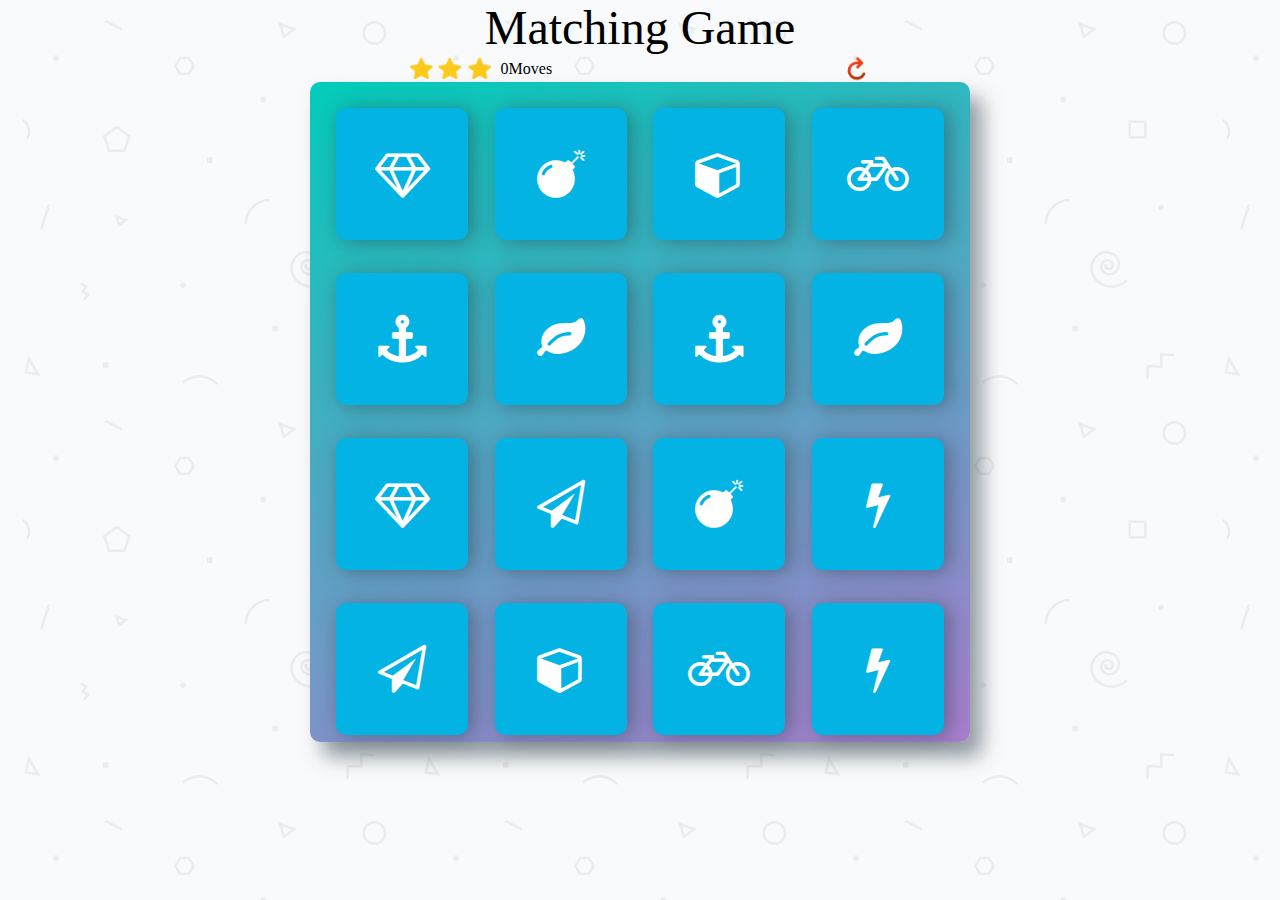
==== index.html @ 39da0322 "第一版，还未添加动画效果和注释" ====
<!DOCTYPE html>
<html>
	<head>
		<meta charset="utf-8" />
		<title></title>
		<link rel="stylesheet prefetch" href="https://maxcdn.bootstrapcdn.com/font-awesome/4.6.1/css/font-awesome.min.css">
		<link rel="stylesheet" type="text/css" href="css/index.css"/>
		<script type="text/javascript" src="js/index.js"></script>
	</head>
	<body>
		<div class="winner">
			<li class="right-ico">
				<i class="fa fa-thumbs-o-up"></i>
			</li>
			<h1>Congratulations!You Win!</h1>
			<p>With <span class="win-moves"></span> moves and <span class="starNum">0</span> stars!</p>
			<p>Wooooooooooo!</p>
			<button class="again">Play again!</button>
		</div>
		<div class="content">
			<div class="cover"></div>
			<header>Matching Game</header>
			<section class="score">
				<div class="score-left">
					<div class="stars">
						<img src="img/star-light.png" alt="" class="star-light" />
						<img src="img/star-dark.png" alt="" class="star-dark" />
					</div>
					<span class="moves">0</span>Moves
				</div>
				<img class="restart" src="img/restart.png" alt="" />
			</section>
			<section class="desk">
				<li class="card"><i class="fa fa-diamond"></i></li>
				<li class="card"><i class="fa fa-paper-plane-o"></i></li>
				<li class="card"><i class="fa fa-anchor"></i></li>
				<li class="card"><i class="fa fa-bolt"></i></li>
				<li class="card"><i class="fa fa-cube"></i></li>
				<li class="card"><i class="fa fa-anchor"></i></li>
				<li class="card"><i class="fa fa-leaf"></i></li>
				<li class="card"><i class="fa fa-bicycle"></i></li>
				<li class="card"><i class="fa fa-diamond"></i></li>
				<li class="card"><i class="fa fa-bomb"></i></li>
				<li class="card"><i class="fa fa-leaf"></i></li>
				<li class="card"><i class="fa fa-bomb"></i></li>
				<li class="card"><i class="fa fa-bolt"></i></li>
				<li class="card"><i class="fa fa-bicycle"></i></li>
				<li class="card"><i class="fa fa-paper-plane-o"></i></li>
				<li class="card"><i class="fa fa-cube"></i></li>
			</section>
		</div>
	</body>
</html>
---- css/index.css ----
html,
body {
    width: 100%;
    height: 100%;
    margin: 0;
    padding: 0;
    /*display: flex;*/
}
body{
	background: url(../img/geometry2.png);
}
.cover{
	width: 100%;
	height: 100%;
	position: fixed;
	top: 0;
	left: 0;
}
.content{
	width: 45%;
    margin: auto;
	display: flex;
	flex-direction: column;
    justify-content: center;
    align-items: center;
    
}
header{
	font-size: 3em;
}

.score{
	width: 100%;
	height: 27px;
	display: flex;
	align-items: center;
	justify-content: space-between;
}
.score-left{
	margin-left: 10%;
	display: flex;
	align-items: center;
}
.stars{
	width: 81px;
	height: 27px;
	display: inline-block;
	overflow: hidden;
	position: relative;
}
.star-dark{
	position: absolute;
	left: 81px;
	top: 0px;
}

.moves{
	margin-left: 10px;;
}
.restart{
	width: 27px;
	height: 27px;
	margin-right: 10%;
}
.desk{
	width: 660px;
    height: 660px;
	border-radius: 10px;
    box-shadow: 12px 15px 20px 0 rgba(46, 61, 73, 0.5);
    background: linear-gradient(160deg, #02ccba 0%, #aa7ecd 100%);
    display: flex;
	flex-wrap: wrap;
}

.card{
	list-style: none;
	width: 20%;
	height: 20%;
	margin: 4% 0% 0% 4%;
	box-shadow: 5px 2px 20px 0 rgba(46, 61, 73, 0.5);
	border-radius: 8%;
	/*background-color:#2e3d49;*/
	background-color: #02b3e4;
    font-size: 3em;
    color: #ffffff;
    cursor: pointer;
    display: flex;
    justify-content: center;
    align-items: center;
}
.card.close{
	font-size: 0em;
	background-color:#2e3d49;
	animation: closeCard 1.3s ease-out;
}

@-moz-keyframes closeCard{
	0%{transform:rotateY(0deg); font-size: 3em;background-color:#02b3e4;}
	45%{transform: rotateY(90deg); font-size: 3em;background-color:#02b3e4;}
	46%{transform: rotateY(90deg); font-size: 0em;background-color:#02b3e4;}
	100%{transform: rotateY(180deg);font-size: 0em;background-color:#2e3d49;}
}
@-mz-keyframes closeCard{
	0%{transform:rotateY(0deg); font-size: 3em;background-color:#02b3e4;}
	45%{transform: rotateY(90deg); font-size: 3em;background-color:#02b3e4;}
	46%{transform: rotateY(90deg); font-size: 0em;background-color:#02b3e4;}
	100%{transform: rotateY(180deg);font-size: 0em;background-color:#2e3d49;}
}
@-webkit-keyframes closeCard{
	0%{transform:rotateY(0deg); font-size: 3em;background-color:#02b3e4;}
	45%{transform: rotateY(90deg); font-size: 3em;background-color:#02b3e4;}
	46%{transform: rotateY(90deg); font-size: 0em;background-color:#02b3e4;}
	100%{transform: rotateY(180deg);font-size: 0em;background-color:#2e3d49;}
}
@-o-keyframes closeCard{
	0%{transform:rotateY(0deg); font-size: 3em;background-color:#02b3e4;}
	45%{transform: rotateY(90deg); font-size: 3em;background-color:#02b3e4;}
	46%{transform: rotateY(90deg); font-size: 0em;background-color:#02b3e4;}
	100%{transform: rotateY(180deg);font-size: 0em;background-color:#2e3d49;}
}


.card.open{
	font-size: 3em;
	background-color: #02b3e4;
}

.card.match{
	font-size: 3em;
}

@media only screen and (max-width:700px ) {
	header{
		font-size: 1.6em;
	}
}


.winner{
	position: fixed;
	width: 100%;
	height: 100%;
	top: 0;
	left: 0;
	z-index: 101;
	display: flex;
	flex-direction: column;
	align-items: center;
	justify-content: center;
	background-color: white;
}
.right-ico{
	list-style: none;
	font-size: 3em;
	color: green;
}
.winner p{
	font-size: 1em;
	color: gray;
}
.winner button{
	width: 160px;
	height: 40px;
	border-radius: 10px;
	color: white;
	border: 0;
	font-size: 1em;
	background-color:lightseagreen;
}
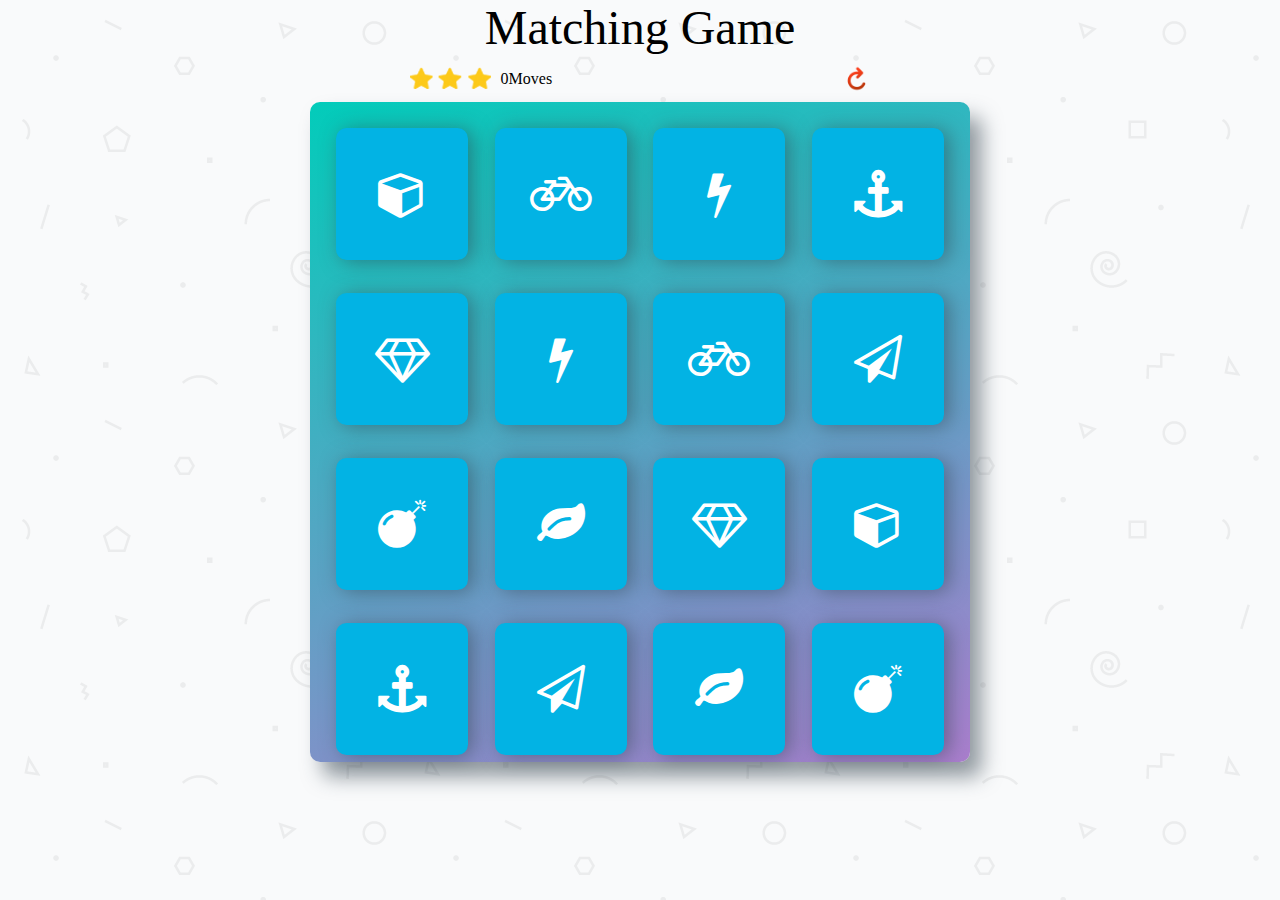
==== commit bd88a16e: "完成代码格式调整和匹配时动画效果" ====
--- a/index.html
+++ b/index.html
@@ -4,8 +4,8 @@
 		<meta charset="utf-8" />
 		<title></title>
 		<link rel="stylesheet prefetch" href="https://maxcdn.bootstrapcdn.com/font-awesome/4.6.1/css/font-awesome.min.css">
-		<link rel="stylesheet" type="text/css" href="css/index.css"/>
-		<script type="text/javascript" src="js/index.js"></script>
+		<link rel="stylesheet" href="css/index.css"/>
+		<script src="js/index.js"></script>
 	</head>
 	<body>
 		<div class="winner">
@@ -17,8 +17,8 @@
 			<p>Wooooooooooo!</p>
 			<button class="again">Play again!</button>
 		</div>
+		<div class="cover"></div>
 		<div class="content">
-			<div class="cover"></div>
 			<header>Matching Game</header>
 			<section class="score">
 				<div class="score-left">
--- a/css/index.css
+++ b/css/index.css
@@ -4,65 +4,64 @@
     height: 100%;
     margin: 0;
     padding: 0;
-    /*display: flex;*/
-}
-body{
+}
+body {
 	background: url(../img/geometry2.png);
 }
-.cover{
+.cover {
 	width: 100%;
 	height: 100%;
 	position: fixed;
 	top: 0;
 	left: 0;
 }
-.content{
+.content {
 	width: 45%;
     margin: auto;
 	display: flex;
 	flex-direction: column;
     justify-content: center;
     align-items: center;
-    
-}
-header{
-	font-size: 3em;
-}
-
-.score{
+}
+header {
+	font-size: 3em;
+}
+
+.score {
 	width: 100%;
 	height: 27px;
+	margin: 10px;
 	display: flex;
 	align-items: center;
 	justify-content: space-between;
 }
-.score-left{
+.score-left {
 	margin-left: 10%;
 	display: flex;
 	align-items: center;
 }
-.stars{
+.stars {
 	width: 81px;
 	height: 27px;
 	display: inline-block;
 	overflow: hidden;
 	position: relative;
 }
-.star-dark{
+.star-dark {
 	position: absolute;
 	left: 81px;
-	top: 0px;
-}
-
-.moves{
-	margin-left: 10px;;
-}
-.restart{
+	top: 0;
+}
+
+.moves {
+	margin-left: 10px;
+}
+.restart {
 	width: 27px;
 	height: 27px;
 	margin-right: 10%;
 }
-.desk{
+.desk {
 	width: 660px;
     height: 660px;
 	border-radius: 10px;
@@ -72,14 +71,13 @@
 	flex-wrap: wrap;
 }
 
-.card{
+.card {
 	list-style: none;
 	width: 20%;
 	height: 20%;
 	margin: 4% 0% 0% 4%;
 	box-shadow: 5px 2px 20px 0 rgba(46, 61, 73, 0.5);
 	border-radius: 8%;
-	/*background-color:#2e3d49;*/
 	background-color: #02b3e4;
     font-size: 3em;
     color: #ffffff;
@@ -88,55 +86,114 @@
     justify-content: center;
     align-items: center;
 }
-.card.close{
+.card.close {
 	font-size: 0em;
-	background-color:#2e3d49;
+	background-color: #2e3d49;
 	animation: closeCard 1.3s ease-out;
 }
 
-@-moz-keyframes closeCard{
-	0%{transform:rotateY(0deg); font-size: 3em;background-color:#02b3e4;}
-	45%{transform: rotateY(90deg); font-size: 3em;background-color:#02b3e4;}
-	46%{transform: rotateY(90deg); font-size: 0em;background-color:#02b3e4;}
-	100%{transform: rotateY(180deg);font-size: 0em;background-color:#2e3d49;}
-}
-@-mz-keyframes closeCard{
-	0%{transform:rotateY(0deg); font-size: 3em;background-color:#02b3e4;}
-	45%{transform: rotateY(90deg); font-size: 3em;background-color:#02b3e4;}
-	46%{transform: rotateY(90deg); font-size: 0em;background-color:#02b3e4;}
-	100%{transform: rotateY(180deg);font-size: 0em;background-color:#2e3d49;}
-}
-@-webkit-keyframes closeCard{
-	0%{transform:rotateY(0deg); font-size: 3em;background-color:#02b3e4;}
-	45%{transform: rotateY(90deg); font-size: 3em;background-color:#02b3e4;}
-	46%{transform: rotateY(90deg); font-size: 0em;background-color:#02b3e4;}
-	100%{transform: rotateY(180deg);font-size: 0em;background-color:#2e3d49;}
-}
-@-o-keyframes closeCard{
-	0%{transform:rotateY(0deg); font-size: 3em;background-color:#02b3e4;}
-	45%{transform: rotateY(90deg); font-size: 3em;background-color:#02b3e4;}
-	46%{transform: rotateY(90deg); font-size: 0em;background-color:#02b3e4;}
-	100%{transform: rotateY(180deg);font-size: 0em;background-color:#2e3d49;}
-}
-
-
-.card.open{
+@-moz-keyframes closeCard {
+	0%{transform: rotateY(0deg); font-size: 3em; background-color: #02b3e4;}
+	45%{transform: rotateY(90deg); font-size: 3em; background-color: #02b3e4;}
+	46%{transform: rotateY(90deg); font-size: 0em; background-color: #02b3e4;}
+	100%{transform: rotateY(180deg);font-size: 0em; background-color: #2e3d49;}
+}
+@-mz-keyframes closeCard {
+	0%{transform: rotateY(0deg); font-size: 3em; background-color: #02b3e4;}
+	45%{transform: rotateY(90deg); font-size: 3em; background-color: #02b3e4;}
+	46%{transform: rotateY(90deg); font-size: 0em; background-color: #02b3e4;}
+	100%{transform: rotateY(180deg);font-size: 0em; background-color: #2e3d49;}
+}
+@-webkit-keyframes closeCard {
+	0%{transform: rotateY(0deg); font-size: 3em; background-color: #02b3e4;}
+	45%{transform: rotateY(90deg); font-size: 3em; background-color: #02b3e4;}
+	46%{transform: rotateY(90deg); font-size: 0em; background-color: #02b3e4;}
+	100%{transform: rotateY(180deg);font-size: 0em; background-color: #2e3d49;}
+}
+@-o-keyframes closeCard {
+	0%{transform: rotateY(0deg); font-size: 3em; background-color: #02b3e4;}
+	45%{transform: rotateY(90deg); font-size: 3em; background-color: #02b3e4;}
+	46%{transform: rotateY(90deg); font-size: 0em; background-color: #02b3e4;}
+	100%{transform: rotateY(180deg);font-size: 0em; background-color: #2e3d49;}
+}
+
+
+.card.open {
 	font-size: 3em;
 	background-color: #02b3e4;
 }
 
-.card.match{
-	font-size: 3em;
+.card.show {
+	font-size: 3em;
+	background-color: #02b3e4;
+	animation:showAnimation 0.5s linear;
+}
+@-moz-keyframes showAnimation {
+	20%{transform: skew(15deg,-15deg);}
+	40%{transform: skew(-15deg,15deg);}
+	60%{transform: skew(15deg,-15deg);}
+	80%{transform: skew(-15deg,15deg);}
+	100%{transform: skew(15deg,-15deg);}
+}
+@-webkit-keyframes showAnimation {
+	20%{transform: skew(15deg,-15deg);}
+	40%{transform: skew(-15deg,15deg);}
+	60%{transform: skew(15deg,-15deg);}
+	80%{transform: skew(-15deg,15deg);}
+	100%{transform: skew(15deg,-15deg);}
+}
+@-mz-keyframes showAnimation {
+	20%{transform: skew(15deg,-15deg);}
+	40%{transform: skew(-15deg,15deg);}
+	60%{transform: skew(15deg,-15deg);}
+	80%{transform: skew(-15deg,15deg);}
+	100%{transform: skew(15deg,-15deg);}
+}
+@-o-keyframes showAnimation {
+	20%{transform: skew(15deg,-15deg);}
+	40%{transform: skew(-15deg,15deg);}
+	60%{transform: skew(15deg,-15deg);}
+	80%{transform: skew(-15deg,15deg);}
+	100%{transform: skew(15deg,-15deg);}
+}
+
+.card.match {
+	font-size: 3em;
+	animation: matchAnimation 0.4s linear;
+}
+@-moz-keyframes matchAnimation {
+	25%{transform: scaleY(0.5) scaleX(1.2)}
+	85%{transform: scaleY(1) scaleX(1)}
+	95%{transform: scaleY(0.8) scaleX(1.1)}
+	100%{transform: scaleY(1) scaleX(1)}
+}
+@-webkit-keyframes matchAnimation {
+	25%{transform: scaleY(0.5) scaleX(1.2)}
+	85%{transform: scaleY(1) scaleX(1)}
+	95%{transform: scaleY(0.8) scaleX(1.1)}
+	100%{transform: scaleY(1) scaleX(1)}
+}
+@-mz-keyframes matchAnimation {
+	25%{transform: scaleY(0.5) scaleX(1.2)}
+	85%{transform: scaleY(1) scaleX(1)}
+	95%{transform: scaleY(0.8) scaleX(1.1)}
+	100%{transform: scaleY(1) scaleX(1)}
+}
+@-o-keyframes matchAnimation {
+	25%{transform: scaleY(0.5) scaleX(1.2)}
+	85%{transform: scaleY(1) scaleX(1)}
+	95%{transform: scaleY(0.8) scaleX(1.1)}
+	100%{transform: scaleY(1) scaleX(1)}
 }
 
 @media only screen and (max-width:700px ) {
-	header{
+	header {
 		font-size: 1.6em;
 	}
 }
 
 
-.winner{
+.winner {
 	position: fixed;
 	width: 100%;
 	height: 100%;
@@ -149,21 +206,21 @@
 	justify-content: center;
 	background-color: white;
 }
-.right-ico{
+.right-ico {
 	list-style: none;
 	font-size: 3em;
 	color: green;
 }
-.winner p{
+.winner p {
 	font-size: 1em;
 	color: gray;
 }
-.winner button{
+.winner button {
 	width: 160px;
 	height: 40px;
 	border-radius: 10px;
 	color: white;
 	border: 0;
 	font-size: 1em;
-	background-color:lightseagreen;
-}
+	background-color: lightseagreen;
+}
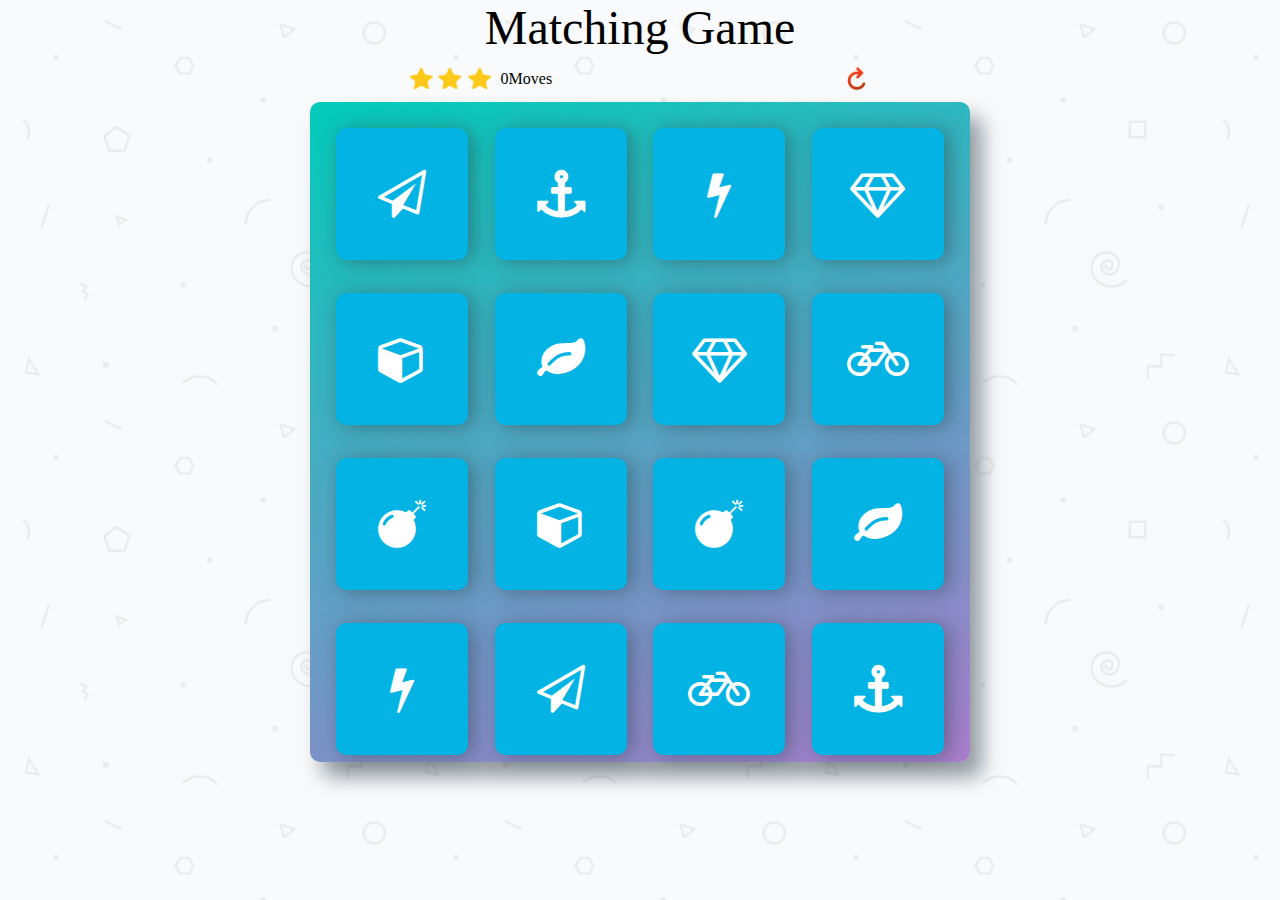
==== commit 45172158: "完成所有功能" ====
--- a/index.html
+++ b/index.html
@@ -8,6 +8,7 @@
 		<script src="js/index.js"></script>
 	</head>
 	<body>
+		<!--当游戏胜利时，弹出的遮罩，开始时不显示-->
 		<div class="winner">
 			<li class="right-ico">
 				<i class="fa fa-thumbs-o-up"></i>
@@ -17,11 +18,14 @@
 			<p>Wooooooooooo!</p>
 			<button class="again">Play again!</button>
 		</div>
+		<!--游戏开始时，遮罩页面，使用户不可点击-->
 		<div class="cover"></div>
+		<!--网页主体部分-->
 		<div class="content">
 			<header>Matching Game</header>
 			<section class="score">
 				<div class="score-left">
+					<!--星星图标，使用两个图片，一明一暗，去除星星时使用暗色遮挡亮色-->
 					<div class="stars">
 						<img src="img/star-light.png" alt="" class="star-light" />
 						<img src="img/star-dark.png" alt="" class="star-dark" />
--- a/css/index.css
+++ b/css/index.css
@@ -61,6 +61,7 @@
 	height: 27px;
 	margin-right: 10%;
 }
+
 .desk {
 	width: 660px;
     height: 660px;
@@ -192,7 +193,7 @@
 	}
 }
 
-
+/*定义当游戏胜利时，遮罩的样式*/
 .winner {
 	position: fixed;
 	width: 100%;
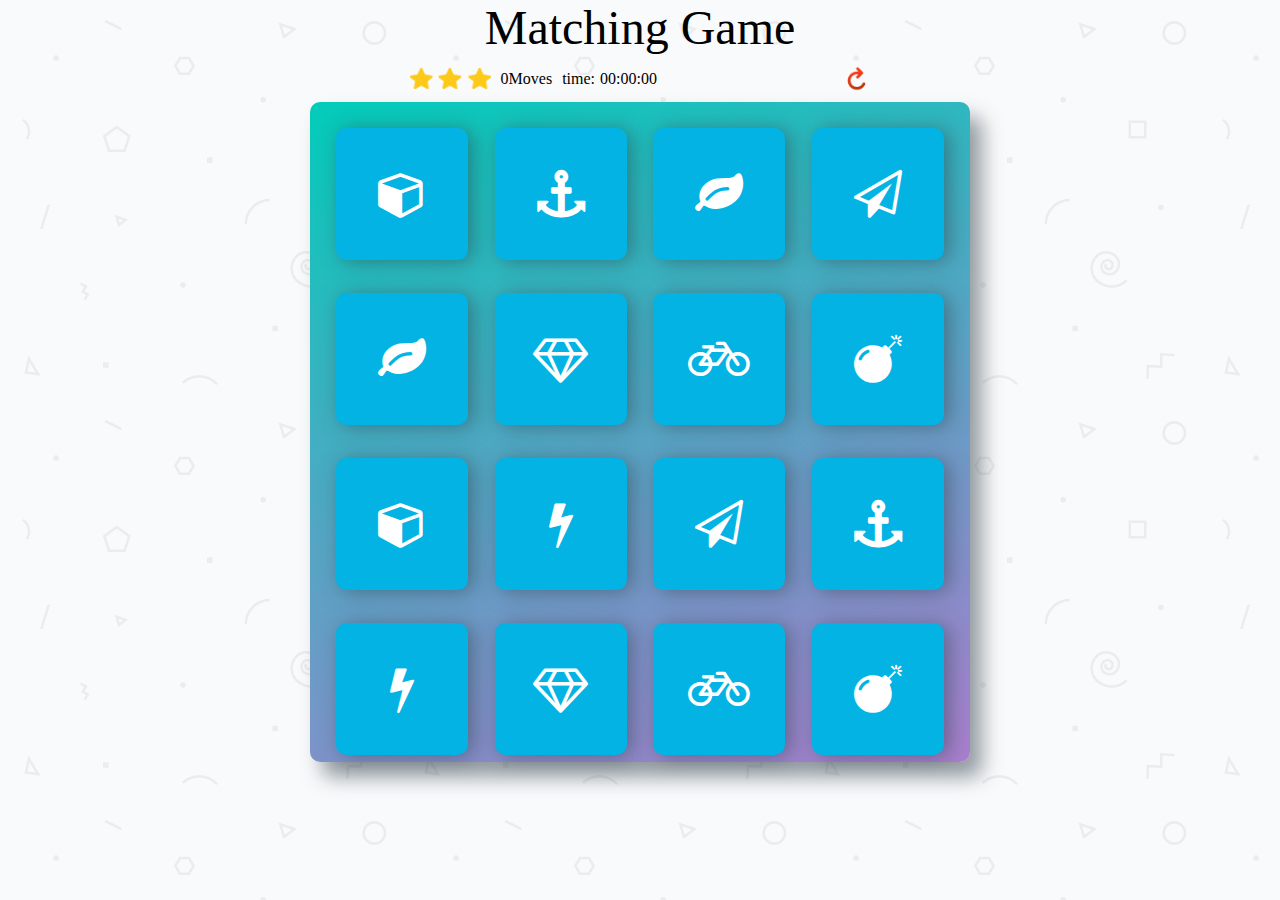
==== commit 1728c50c: "根据反馈结果进行了修改，暂时没有使用jQuery" ====
--- a/index.html
+++ b/index.html
@@ -1,10 +1,11 @@
 <!DOCTYPE html>
 <html>
 	<head>
-		<meta charset="utf-8" />
-		<title></title>
+		<meta charset="utf-8">
+		<title>Matching game -- udacity</title>
 		<link rel="stylesheet prefetch" href="https://maxcdn.bootstrapcdn.com/font-awesome/4.6.1/css/font-awesome.min.css">
-		<link rel="stylesheet" href="css/index.css"/>
+		<link rel="stylesheet" href="css/index.css">
+		<script type="text/javascript" src="http://hovertree.com/ziyuan/jquery/jquery-1.11.3.min.js"></script>
 		<script src="js/index.js"></script>
 	</head>
 	<body>
@@ -15,6 +16,7 @@
 			</li>
 			<h1>Congratulations!You Win!</h1>
 			<p>With <span class="win-moves"></span> moves and <span class="starNum">0</span> stars!</p>
+			<p>You spend times: <span class="cost-time"></span></p>
 			<p>Wooooooooooo!</p>
 			<button class="again">Play again!</button>
 		</div>
@@ -30,9 +32,10 @@
 						<img src="img/star-light.png" alt="" class="star-light" />
 						<img src="img/star-dark.png" alt="" class="star-dark" />
 					</div>
-					<span class="moves">0</span>Moves
+					<span class="moves">0</span>Moves 
+					<span class="show-time">time:<time class="game-time">00:00:00</time></span>
 				</div>
-				<img class="restart" src="img/restart.png" alt="" />
+				<img class="restart" src="img/restart.png" alt="">
 			</section>
 			<section class="desk">
 				<li class="card"><i class="fa fa-diamond"></i></li>
--- a/css/index.css
+++ b/css/index.css
@@ -55,6 +55,13 @@
 
 .moves {
 	margin-left: 10px;
+}
+.show-time {
+	margin-left: 10px;
+}
+
+.game-time {
+	margin: 0 5px;
 }
 .restart {
 	width: 27px;
